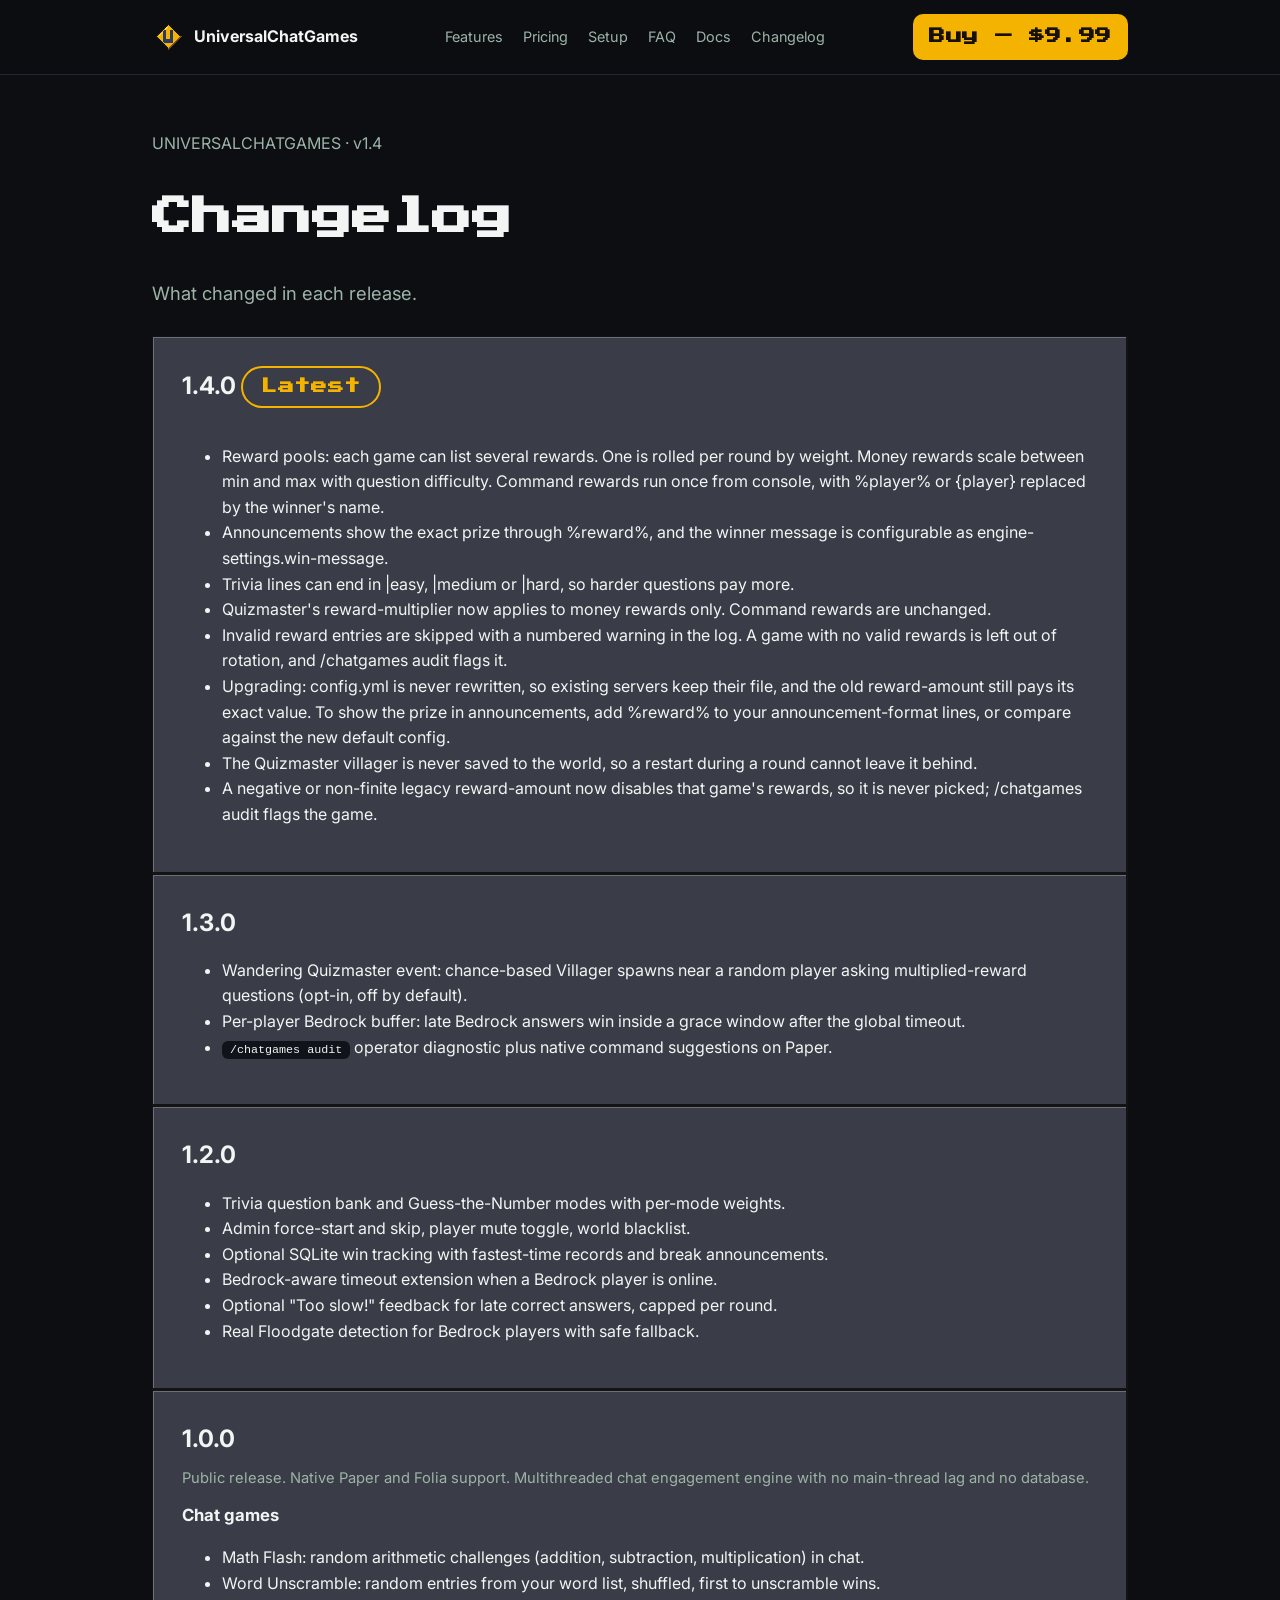
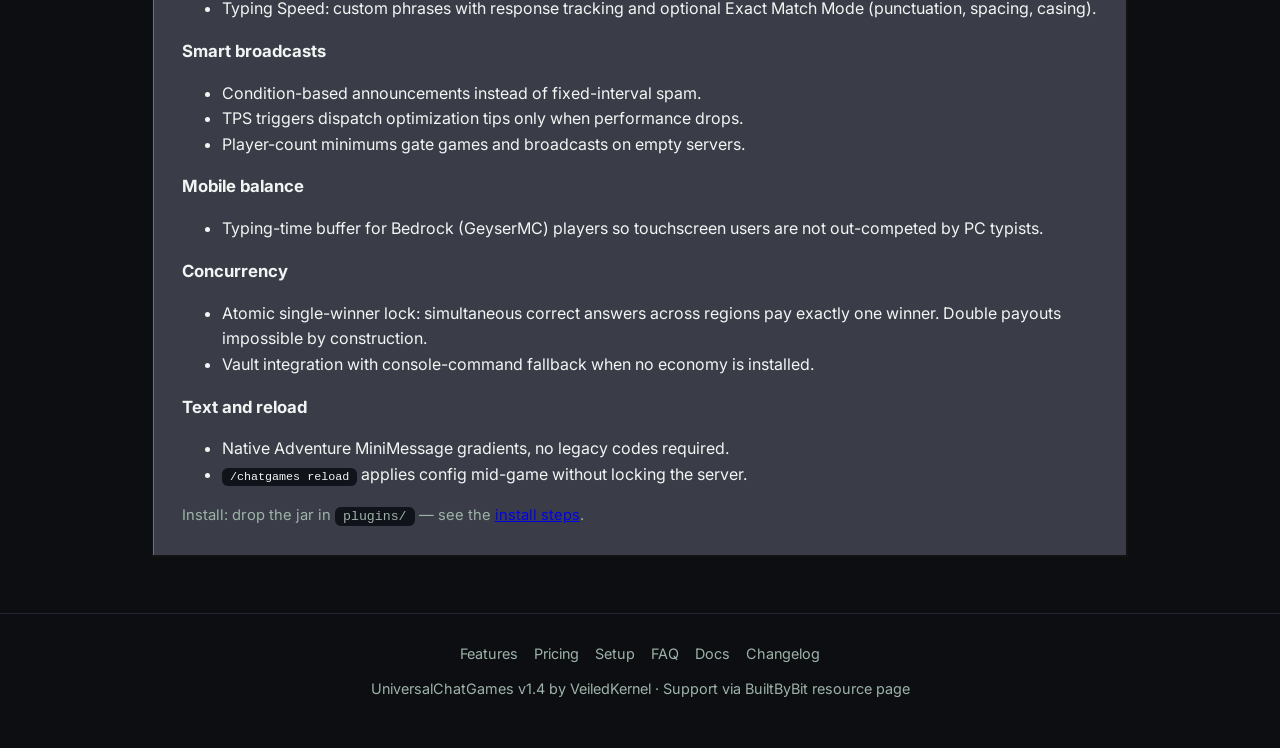
==== changelog.html @ 247993ff "feat: 1.4-accurate docs, changelog page, capture gallery Docs match the 1.4 release, a new changelog" ====
<!DOCTYPE html>
<html lang="en">
<head>
<meta charset="UTF-8">
<meta name="viewport" content="width=device-width, initial-scale=1.0">
<title>Changelog — UniversalChatGames</title>
<meta name="description" content="Release notes for every UniversalChatGames version.">
<link rel="canonical" href="https://universalchatgames.netlify.app/changelog.html">
<meta property="og:type" content="website">
<meta property="og:site_name" content="UniversalChatGames">
<meta property="og:title" content="Changelog — UniversalChatGames">
<meta property="og:description" content="Release notes for every UniversalChatGames version.">
<meta property="og:url" content="https://universalchatgames.netlify.app/changelog.html">
<meta property="og:image" content="https://universalchatgames.netlify.app/assets/og-card.png">
<meta property="og:image:width" content="1200">
<meta property="og:image:height" content="630">
<meta property="og:image:alt" content="UniversalChatGames: Dead chat kills servers. A pixel-art night scene with the Quizmaster.">
<meta name="twitter:card" content="summary_large_image">
<meta name="theme-color" content="#0d0e12">
<link rel="manifest" href="manifest.webmanifest">
<link rel="icon" href="icon-192.png" type="image/png">
<link rel="apple-touch-icon" href="apple-touch-icon.png">
<link rel="preconnect" href="https://fonts.googleapis.com">
<link rel="preconnect" href="https://fonts.gstatic.com" crossorigin>
<link rel="preload" href="font.ttf" as="font" type="font/ttf" crossorigin>
<link href="https://fonts.googleapis.com/css2?family=Inter:wght@400;600;700&display=swap" rel="stylesheet">
<link rel="stylesheet" href="styles.css">
</head>
<body>

<header class="site-header">
  <div class="wrap header-inner">
    <strong class="logo"><img src="assets/logo-mark.png" width="32" height="32" alt="UniversalChatGames logo"><a href="index.html" style="color:inherit;text-decoration:none">UniversalChatGames</a></strong>
    <nav aria-label="Primary">
      <a href="index.html#features">Features</a>
      <a href="index.html#pricing">Pricing</a>
      <a href="index.html#setup">Setup</a>
      <a href="index.html#faq">FAQ</a>
      <a href="docs.html">Docs</a>
      <a href="changelog.html" aria-current="page">Changelog</a>
    </nav>
    <a class="btn btn-primary btn-sm" href="https://builtbybit.com/resources/universalchatgames.127513/">Buy<span class="btn-price"> — $9.99</span></a>
  </div>
</header>

<main class="wrap">
<section class="section">
  <p class="sub">UNIVERSALCHATGAMES · v1.4</p>
  <h1>Changelog</h1>
  <p class="lede">What changed in each release.</p>

  <article class="card">
    <h2>1.4.0 <span class="badge">Latest</span></h2>
    <ul>
      <li>Reward pools: each game can list several rewards. One is rolled per round by weight. Money rewards scale between min and max with question difficulty. Command rewards run once from console, with %player% or {player} replaced by the winner's name.</li>
      <li>Announcements show the exact prize through %reward%, and the winner message is configurable as engine-settings.win-message.</li>
      <li>Trivia lines can end in |easy, |medium or |hard, so harder questions pay more.</li>
      <li>Quizmaster's reward-multiplier now applies to money rewards only. Command rewards are unchanged.</li>
      <li>Invalid reward entries are skipped with a numbered warning in the log. A game with no valid rewards is left out of rotation, and /chatgames audit flags it.</li>
      <li>Upgrading: config.yml is never rewritten, so existing servers keep their file, and the old reward-amount still pays its exact value. To show the prize in announcements, add %reward% to your announcement-format lines, or compare against the new default config.</li>
      <li>The Quizmaster villager is never saved to the world, so a restart during a round cannot leave it behind.</li>
      <li>A negative or non-finite legacy reward-amount now disables that game's rewards, so it is never picked; /chatgames audit flags the game.</li>
    </ul>
  </article>

  <article class="card">
    <h2>1.3.0</h2>
    <ul>
      <li>Wandering Quizmaster event: chance-based Villager spawns near a random player asking multiplied-reward questions (opt-in, off by default).</li>
      <li>Per-player Bedrock buffer: late Bedrock answers win inside a grace window after the global timeout.</li>
      <li><code>/chatgames audit</code> operator diagnostic plus native command suggestions on Paper.</li>
    </ul>
  </article>

  <article class="card">
    <h2>1.2.0</h2>
    <ul>
      <li>Trivia question bank and Guess-the-Number modes with per-mode weights.</li>
      <li>Admin force-start and skip, player mute toggle, world blacklist.</li>
      <li>Optional SQLite win tracking with fastest-time records and break announcements.</li>
      <li>Bedrock-aware timeout extension when a Bedrock player is online.</li>
      <li>Optional "Too slow!" feedback for late correct answers, capped per round.</li>
      <li>Real Floodgate detection for Bedrock players with safe fallback.</li>
    </ul>
  </article>

  <article class="card">
    <h2>1.0.0</h2>
    <p>Public release. Native Paper and Folia support. Multithreaded chat engagement engine with no main-thread lag and no database.</p>
    <h3>Chat games</h3>
    <ul>
      <li>Math Flash: random arithmetic challenges (addition, subtraction, multiplication) in chat.</li>
      <li>Word Unscramble: random entries from your word list, shuffled, first to unscramble wins.</li>
      <li>Typing Speed: custom phrases with response tracking and optional Exact Match Mode (punctuation, spacing, casing).</li>
    </ul>
    <h3>Smart broadcasts</h3>
    <ul>
      <li>Condition-based announcements instead of fixed-interval spam.</li>
      <li>TPS triggers dispatch optimization tips only when performance drops.</li>
      <li>Player-count minimums gate games and broadcasts on empty servers.</li>
    </ul>
    <h3>Mobile balance</h3>
    <ul>
      <li>Typing-time buffer for Bedrock (GeyserMC) players so touchscreen users are not out-competed by PC typists.</li>
    </ul>
    <h3>Concurrency</h3>
    <ul>
      <li>Atomic single-winner lock: simultaneous correct answers across regions pay exactly one winner. Double payouts impossible by construction.</li>
      <li>Vault integration with console-command fallback when no economy is installed.</li>
    </ul>
    <h3>Text and reload</h3>
    <ul>
      <li>Native Adventure MiniMessage gradients, no legacy codes required.</li>
      <li><code>/chatgames reload</code> applies config mid-game without locking the server.</li>
    </ul>
    <p>Install: drop the jar in <code>plugins/</code> — see the <a href="docs.html#install">install steps</a>.</p>
  </article>
</section>
</main>

<footer>
  <div class="wrap">
    <nav class="footer-nav" aria-label="Footer">
      <a href="index.html#features">Features</a>
      <a href="index.html#pricing">Pricing</a>
      <a href="index.html#setup">Setup</a>
      <a href="index.html#faq">FAQ</a>
      <a href="docs.html">Docs</a>
      <a href="changelog.html" aria-current="page">Changelog</a>
    </nav>
    UniversalChatGames v1.4 by VeiledKernel · Support via BuiltByBit resource page
  </div>
</footer>

<script src="app.js" defer></script>
</body>
</html>
---- styles.css ----
/* Drop font.ttf (Minecraft-styled pixel type) next to index.html to activate.
   Until then, Press Start 2P carries the game-store voice. */
@font-face {
  font-family: 'MinecraftFont';
  src: url('font.ttf') format('truetype');
  font-display: swap;
}
:root {
  --bg: #0d0e12;
  --card: #14161f;
  --codebg: #101319;
  --line: #232635;
  --ink: #f2f5f3;
  --mute: #9db3a8;
  --amber: #f5b301;
  --on-amber: #161006;
  --violet: #a855f7;
  --teal: #2dd4bf;
  /* Optional hero artwork: set --hero-bg: url('hero.jpg') to layer a photo
     under the gradient. No remote wallpaper is hotlinked by default. */
  --hero-bg: none;
}
* { box-sizing: border-box; }
html, body { overflow-x: clip; }
.header-inner { flex-wrap: wrap; row-gap: 10px; }
pre { max-width: 100%; }
html { scroll-behavior: smooth; }
@media (prefers-reduced-motion: reduce) {
  html { scroll-behavior: auto; }
  .reveal { opacity: 1 !important; transform: none !important; transition: none !important; }
}
body {
  margin: 0;
  background: var(--bg);
  color: var(--ink);
  font-family: 'Inter', system-ui, sans-serif;
  line-height: 1.6;
}
h1, .badge, .btn-primary {
  font-family: 'MinecraftFont', 'Press Start 2P', monospace;
}
h1 { font-size: 24px; line-height: 1.4; }
@media (min-width: 600px) { h1 { font-size: 32px; } }
@media (min-width: 900px) { h1 { font-size: 40px; } }
.badge, .btn-primary { font-size: 16px; letter-spacing: 0.04em; }
.badge-sm { font-size: 0.6rem; padding: 3px 10px; margin-left: 8px; vertical-align: middle; }
/* Minecraft chat colours for the hero round loop. */
.mc-chat p { margin: 0; }
.mc-white { color: #fff; } .mc-gray { color: #aaa; } .mc-green { color: #5f5; }
.mc-yellow { color: #ff5; } .mc-gold { color: #fa0; } .mc-red { color: #f55; }
a:focus-visible, button:focus-visible, summary:focus-visible {
  outline: 2px solid var(--amber); outline-offset: 3px; border-radius: 4px;
}
.wrap { max-width: 1024px; margin: 0 auto; padding: 0 24px; }

/* Sticky glass header: the single blurred surface (legibility over content). */
.site-header {
  position: sticky; top: 0; z-index: 10;
  background: rgba(13, 14, 18, 0.82);
  backdrop-filter: blur(12px);
  border-bottom: 1px solid var(--line);
}
.header-inner { display: flex; align-items: center; justify-content: space-between; padding-top: 14px; padding-bottom: 14px; }
.logo { font-size: 1rem; }
.site-header nav { display: flex; gap: 20px; font-size: 0.9rem; }
.site-header nav a { color: var(--mute); text-decoration: none; }
.site-header nav a:hover { color: #fff; }

/* Buttons: amber fills act, ghost outlines defer. One primary CTA per viewport. */
.btn { display: inline-block; padding: 14px 30px; border-radius: 10px; font-weight: 700; text-decoration: none; }
.btn-sm { padding: 10px 16px; }
@media (max-width: 600px) {
  .site-header nav { display: none; }
  .header-inner { gap: 10px; }
  .logo { font-size: 0.7rem; min-width: 0; overflow: hidden; text-overflow: ellipsis; white-space: nowrap; }
  .logo img { width: 24px; height: 24px; }
  .site-header .btn-sm { padding: 10px 12px; }
  .btn-price { display: none; }
}
.footer-nav { display: flex; gap: 16px; justify-content: center; flex-wrap: wrap; margin-bottom: 12px; }
.footer-nav a { color: var(--mute); text-decoration: none; }
.btn-block { display: block; text-align: center; }
.btn-primary { background: var(--amber); color: var(--on-amber); }
.btn-primary:hover { filter: brightness(1.08); }
.btn-ghost { border: 2px solid var(--line); color: var(--ink); }

/* Hero: CSS-composed backdrop (gradient over optional artwork) so text
   legibility never depends on a photo. */
.hero {
  position: relative;
  overflow: hidden;
  background:
    linear-gradient(to bottom, rgba(13, 14, 18, 0.6), var(--bg)),
    var(--hero-bg);
  background-size: cover;
  background-position: center;
}
.hero-inner { position: relative; z-index: 1; padding-block: 88px 64px; max-width: 640px; }
/* Hero stage: band mode below 1100px (text first, scene block below, rows 140-270 at 2x, anchored right). */
.hero-stage { position: relative; height: 260px; overflow: hidden;
  -webkit-mask-image: linear-gradient(to bottom, transparent 0, black 25%);
  mask-image: linear-gradient(to bottom, transparent 0, black 25%);
}
.hero-stage img { position: absolute; image-rendering: pixelated; }
.hero-stage .layer { width: 960px; height: 540px; right: 0; top: -280px; }
.hero-stage .mascot { left: auto; right: 172px; top: 44px; width: 64px; height: 96px; }
.hero-stage .plate { left: auto; right: 180px; top: 18px; width: 48px; height: 24px; }
/* Overlay mode: stage behind the hero, anchored bottom-right, whole-number scale. */
@media (min-width: 1100px) and (max-width: 1199px) {
  .hero h1 { font-size: 32px; }
}
@media (min-width: 1100px) {
  .hero-stage { position: absolute; right: 0; bottom: 0; width: 960px; height: 540px; overflow: visible;
    -webkit-mask-image: linear-gradient(to right, transparent 0, black 30%), linear-gradient(to bottom, transparent 0, black 25%);
    -webkit-mask-composite: source-in;
    mask-image: linear-gradient(to right, transparent 0, black 30%), linear-gradient(to bottom, transparent 0, black 25%);
    mask-composite: intersect;
  }
  .hero-stage .layer { width: 100%; height: 100%; right: auto; top: auto; left: 0; }
  .hero-stage .mascot { left: 75.42%; top: 60%; width: 6.67%; height: 17.78%; right: auto; }
  .hero-stage .plate { left: 76.25%; top: 55.19%; width: 5%; height: 4.44%; right: auto; }
  .hero-inner {
    margin-left: max(24px, calc((100% - 1024px) / 2 + 24px));
    margin-right: auto;
    max-width: calc(100% - 432px - 24px - max(24px, (100% - 1024px) / 2 + 24px));
  }
}
@media (min-width: 1600px) {
  .hero-stage { width: 1440px; height: 810px; }
  .hero-inner { max-width: calc(100% - 648px - 24px - max(24px, (100% - 1024px) / 2 + 24px)); }
}
.hero-stage .sky { opacity: 0; animation: skyCycle 1s steps(1) infinite; }
.hero-stage .sky.s1 { opacity: 1; }
.hero-stage .sky.s2 { animation-delay: -0.75s; }
.hero-stage .sky.s3 { animation-delay: -0.5s; }
.hero-stage .sky.s4 { animation-delay: -0.25s; }
@keyframes skyCycle { 0% { opacity: 1; } 25% { opacity: 0; } 100% { opacity: 0; } }
.hero-stage .torch { opacity: 0; animation: skyCycle 1s steps(1) infinite; }
.hero-stage .torch.t1 { opacity: 1; }
.hero-stage .torch.t2 { animation-delay: -0.75s; }
.hero-stage .torch.t3 { animation-delay: -0.5s; }
.hero-stage .torch.t4 { animation-delay: -0.25s; }
.hero-stage .mascot.f1 { animation: idleA 1.35s steps(1) infinite; }
.hero-stage .mascot.f2 { opacity: 0; animation: idleB 1.35s steps(1) infinite; }
@keyframes idleA { 0%, 88.88% { opacity: 1; } 88.89%, 100% { opacity: 0; } }
@keyframes idleB { 0%, 88.8% { opacity: 0; } 88.9%, 100% { opacity: 1; } }
/* Hero chat loop: real round lines in a panel-chat frame. */
.chat-loop {
  border: 16px solid transparent;
  border-image: url('assets/panel-chat.png') 8 fill;
  font-family: 'MinecraftFont', 'Press Start 2P', monospace;
  font-size: 0.72rem; line-height: 2;
  max-width: 640px; margin-top: 20px;
  display: grid;
}
.chat-loop p { margin: 0; }
.chat-round { grid-area: 1 / 1; }
.chat-round[aria-hidden="true"] { visibility: hidden; }
.badge {
  display: inline-block; border: 2px solid var(--amber); color: var(--amber);
  border-radius: 999px; padding: 6px 18px; margin-bottom: 20px;
}
.lede { color: var(--mute); font-size: 1.15rem; margin: 18px 0 28px; }
.hero-cta { display: flex; gap: 16px; flex-wrap: wrap; }
.hero-proof { color: var(--mute); font-size: 0.9rem; margin-top: 18px; }

/* Sections: generous rhythm, no dividers. */
.section { padding-block: 56px; }
.section h2 { font-size: 1.5rem; margin: 0 0 8px; }
.sub { color: var(--mute); margin: 0 0 28px; max-width: 640px; }

/* Feature grid: 3 columns collapsing to 1. Cards share one shape; only the
   top accent varies by mode identity. */
.feature-grid { display: grid; grid-template-columns: repeat(3, 1fr); gap: 16px; }
@media (max-width: 800px) { .feature-grid { grid-template-columns: 1fr; } }
.card {
  background: var(--card);
  border: 8px solid transparent;
  border-image: url('assets/panel-stone.png') 8 fill;
  padding: 22px;
  transition: box-shadow 0.2s ease;
}
.card:hover {
  box-shadow: 0 0 24px rgba(245, 179, 1, 0.15);
}
.card h3 { margin: 12px 0 8px; font-size: 1.05rem; }
.card p { color: var(--mute); font-size: 0.92rem; margin: 0; }
.icon { width: 48px; height: 48px; }
.quizmaster-card { grid-column: 1 / -1; outline: 2px solid var(--violet); display: flex; gap: 18px; align-items: center; }
.quiz-mascot { width: 96px; height: 144px; image-rendering: pixelated; flex-shrink: 0; }
/* Captures: real rounds in panel-chat frames. */
.capture-grid { display: grid; grid-template-columns: 1fr; gap: 16px; margin-bottom: 16px; justify-items: center; }
.chat-frame {
  border: 8px solid transparent;
  border-image: url('assets/panel-chat.png') 8 fill;
}
/* Capture gallery: stacked images without JS; carousel once JS adds .is-gallery. */
.gal-main { display: flex; align-items: center; gap: 12px; }
.gal-frame { flex: 1 1 auto; min-width: 0; }
.gal-frame .gal-slide { margin-bottom: 16px; }
.gal-btn { min-width: 44px; min-height: 44px; flex-shrink: 0; }
.gal-caption, .gal-count { text-align: center; }
.gal-caption { font-weight: 700; margin: 12px 0 0; }
.gal-count { color: var(--mute); margin: 4px 0 0; }
.gallery.is-gallery .gal-frame { position: relative; aspect-ratio: 16 / 9; overflow: hidden; touch-action: pan-y; }
.gallery.is-gallery .gal-slide { position: absolute; inset: 0; margin: auto; width: auto; height: auto; max-width: 100%; max-height: 100%; opacity: 0; transition: opacity 150ms; }
.gallery.is-gallery .gal-slide.is-on { opacity: 1; z-index: 1; }
@media (prefers-reduced-motion: reduce) {
  .gallery.is-gallery .gal-slide { transition: none; }
}
.capture { display: block; width: auto; max-width: 100%; height: auto; image-rendering: pixelated; }
.capture-large { margin-bottom: 16px; }

/* Checkout: one centered tier, the page's conversion focal point. */
.pricing-wrap { display: flex; gap: 32px; align-items: center; justify-content: center; }
.pricing-mascot { width: 128px; height: 192px; image-rendering: pixelated; flex-shrink: 0; }
@media (max-width: 759px) { .pricing-mascot { display: none; } }
.checkout-card {
  max-width: 420px; text-align: center;
  background: var(--card);
  border: 8px solid transparent;
  border-image: url('assets/panel-stone.png') 8 fill;
  padding: 36px 32px;
}
.price { font-size: 3rem; font-weight: 700; margin: 16px 0; }
.price .currency { font-size: 1.5rem; vertical-align: top; }
.checkout-list { list-style: none; padding: 0; margin: 0 0 24px; color: var(--mute); font-size: 0.95rem; }
.checkout-list li { margin-bottom: 8px; }
.checkout-note { color: var(--mute); font-size: 0.8rem; margin-top: 14px; }

/* Steps, code, FAQ. */
.steps { padding-left: 22px; max-width: 640px; }
.reward-list { list-style: none; padding-left: 0; max-width: 640px; }
.reward-list li { display: flex; gap: 12px; align-items: flex-start; margin-bottom: 14px; }
.reward-list .chip { width: 24px; height: 24px; image-rendering: pixelated; flex-shrink: 0; }
.reward-list li:last-child { padding-left: 36px; }
.steps li { margin-bottom: 14px; }
.steps li::marker { color: var(--amber); font-weight: 700; }
code { background: var(--codebg); padding: 2px 8px; border-radius: 6px; font-size: 0.9em; }
details {
  background: var(--card);
  border: 8px solid transparent;
  border-image: url('assets/panel-stone.png') 8 fill;
  padding: 14px 18px; margin-bottom: 10px;
}
summary { font-weight: 700; cursor: pointer; }
details p { color: var(--mute); margin: 8px 0 0; font-size: 0.95rem; }

footer { border-top: 1px solid var(--line); padding: 28px 0 48px; color: var(--mute); font-size: 0.9rem; text-align: center; }

/* Pixel assets: native grid only, integer display, never smoothed. */
.icon, .logo img, .divider { image-rendering: pixelated; }
.logo { display: inline-flex; align-items: center; gap: 10px; }
/* Tiling section dividers, 2x. */
.divider { height: 32px; background-repeat: repeat-x; background-size: 32px 32px; image-rendering: pixelated; }
.divider-grass { background-image: url('assets/divider-grass.png'); }
.divider-stone { background-image: url('assets/divider-stone.png'); }
.divider-dirt { background-image: url('assets/divider-dirt.png'); }
/* 9-patch frames on large primary buttons; nav keeps the flat fill. */
.btn-primary:not(.btn-sm) {
  border: 8px solid transparent;
  border-image: url('assets/btn-normal.png') 8 fill;
  border-radius: 0;
  filter: none;
}
.btn-primary:not(.btn-sm):hover {
  border-image-source: url('assets/btn-hover.png');
}
.btn-primary:not(.btn-sm):active {
  border-image-source: url('assets/btn-pressed.png');
}
h3 img { vertical-align: middle; }
.reveal { opacity: 0; transform: translateY(14px); transition: opacity 0.5s ease, transform 0.5s ease; }
.reveal.visible { opacity: 1; transform: none; }

/* Reward rarity tiers (Minecraft language): green <500, gold 500-999, purple 1000+. */
.rar-common { color: #5f5; }
.rar-rare { color: #fa0; }
.rar-epic { color: #a855f7; }
.launch-tier { color: #fa0; font-size: 0.8rem; font-weight: 700; }

/* Icon lit variants: same silhouette, one step lighter, on card hover. */
.card:hover .icon[src="assets/icon-math.png"] { content: url('assets/icon-math-lit.png'); }
.card:hover .icon[src="assets/icon-unscramble.png"] { content: url('assets/icon-unscramble-lit.png'); }
.card:hover .icon[src="assets/icon-typing.png"] { content: url('assets/icon-typing-lit.png'); }
.card:hover .icon[src="assets/icon-trivia.png"] { content: url('assets/icon-trivia-lit.png'); }
.card:hover .icon[src="assets/icon-guess.png"] { content: url('assets/icon-guess-lit.png'); }
.card:hover .icon[src="assets/icon-broadcast.png"] { content: url('assets/icon-broadcast-lit.png'); }

@media (prefers-reduced-motion: reduce) {
  .hero { animation: none; }
  .hero-stage .sky, .hero-stage .torch, .hero-stage .mascot.f1, .hero-stage .mascot.f2 { animation: none; }
  .hero-stage .alt { display: none; }
}
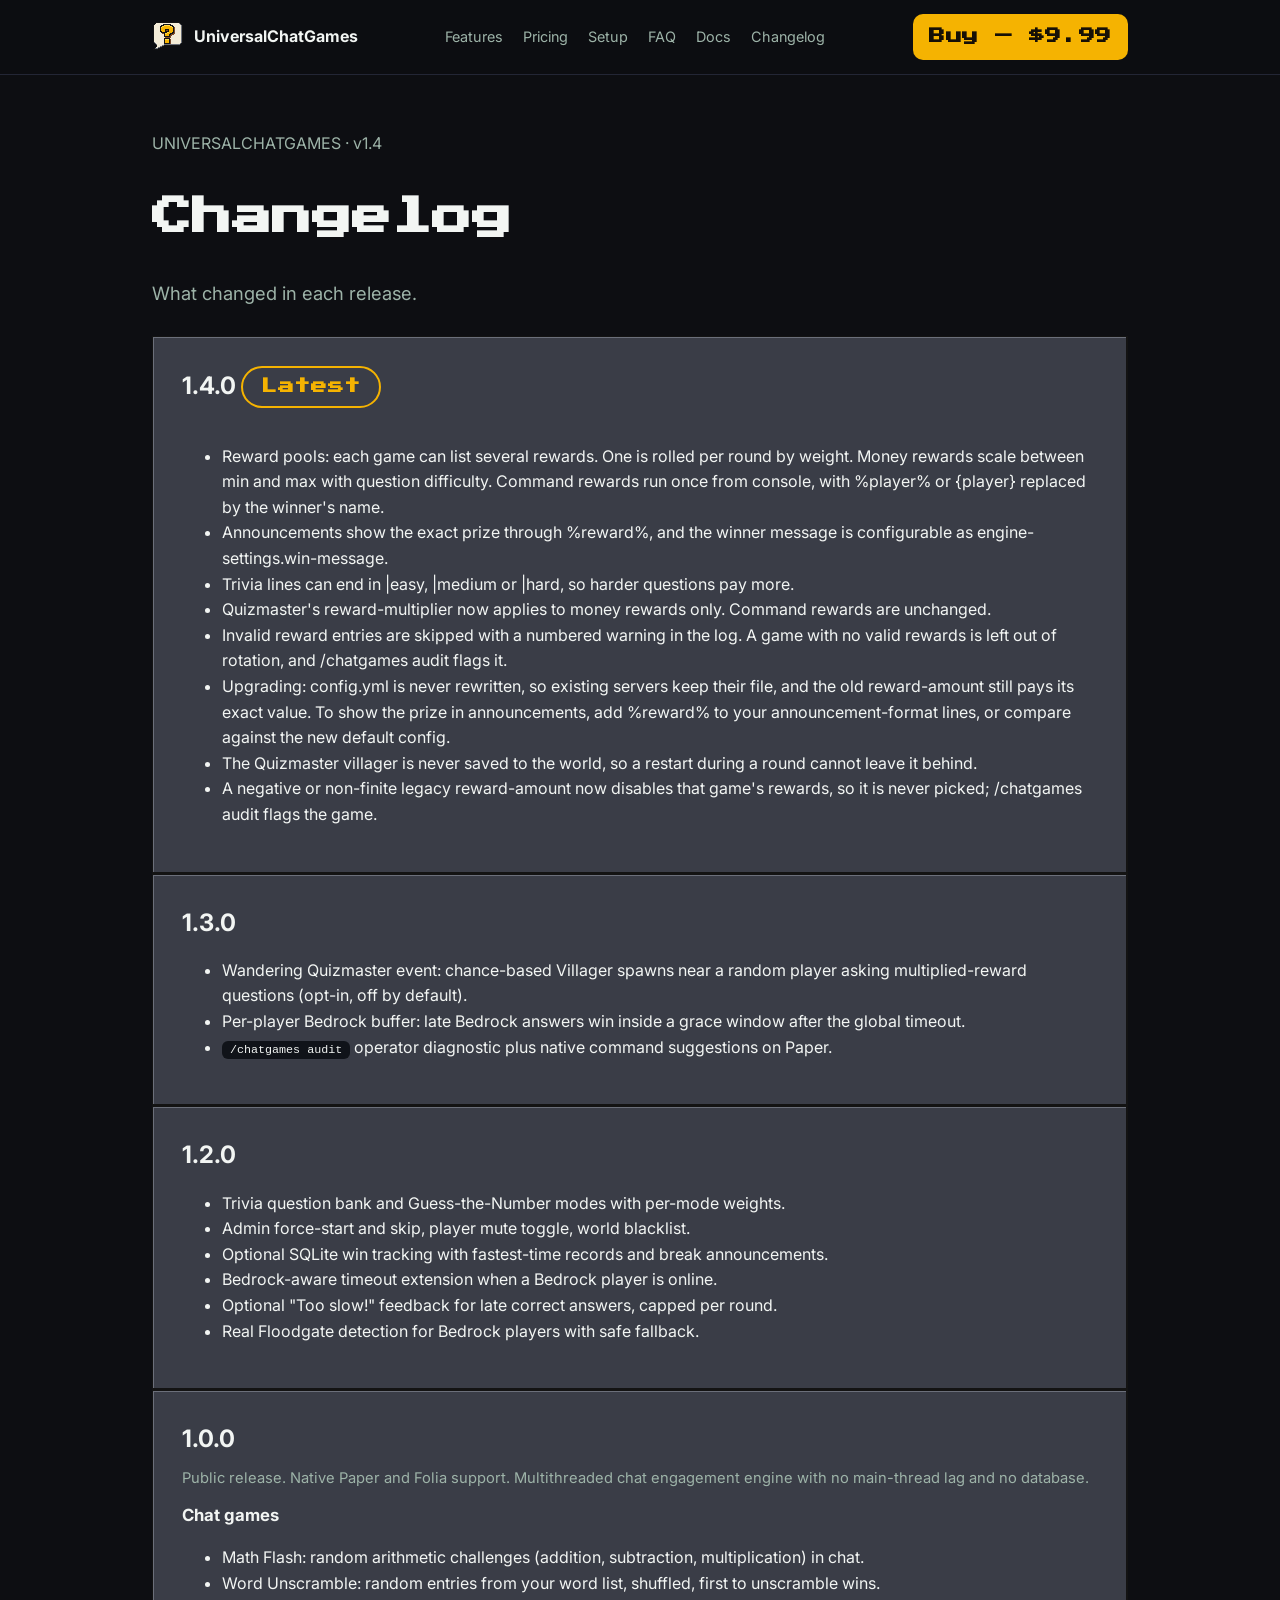
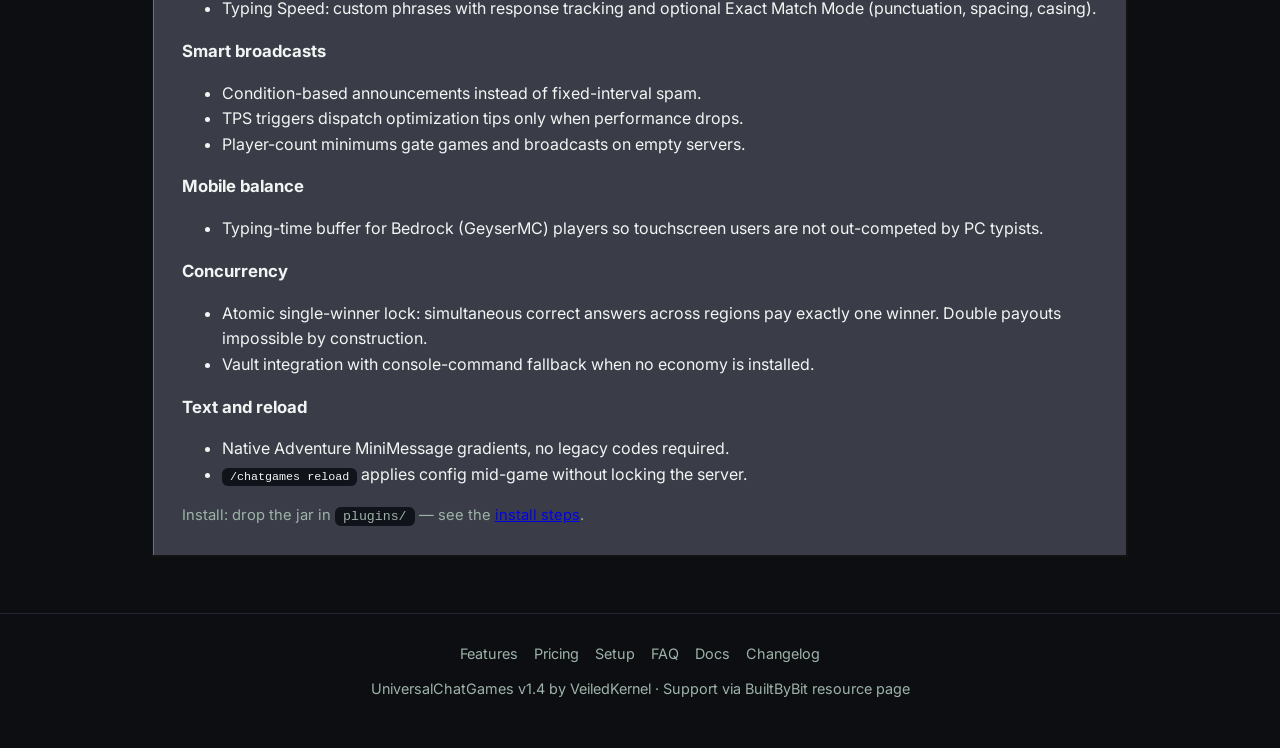
==== commit fb196b0a: "feat: new chat-bubble logo, favicons and app icons Co-Authored-By: Claude Opus 5.5 <noreply@anthropi" ====
--- a/changelog.html
+++ b/changelog.html
@@ -18,6 +18,8 @@
 <meta name="twitter:card" content="summary_large_image">
 <meta name="theme-color" content="#0d0e12">
 <link rel="manifest" href="manifest.webmanifest">
+<link rel="icon" href="favicon-32.png" sizes="32x32" type="image/png">
+<link rel="icon" href="favicon-16.png" sizes="16x16" type="image/png">
 <link rel="icon" href="icon-192.png" type="image/png">
 <link rel="apple-touch-icon" href="apple-touch-icon.png">
 <link rel="preconnect" href="https://fonts.googleapis.com">
--- a/styles.css
+++ b/styles.css
@@ -22,12 +22,10 @@
 }
 * { box-sizing: border-box; }
 html, body { overflow-x: clip; }
-.header-inner { flex-wrap: wrap; row-gap: 10px; }
 pre { max-width: 100%; }
 html { scroll-behavior: smooth; }
 @media (prefers-reduced-motion: reduce) {
   html { scroll-behavior: auto; }
-  .reveal { opacity: 1 !important; transform: none !important; transition: none !important; }
 }
 body {
   margin: 0;
@@ -60,8 +58,8 @@
   backdrop-filter: blur(12px);
   border-bottom: 1px solid var(--line);
 }
-.header-inner { display: flex; align-items: center; justify-content: space-between; padding-top: 14px; padding-bottom: 14px; }
-.logo { font-size: 1rem; }
+.header-inner { display: flex; flex-wrap: wrap; row-gap: 10px; align-items: center; justify-content: space-between; padding-top: 14px; padding-bottom: 14px; }
+.logo { display: inline-flex; align-items: center; gap: 10px; font-size: 1rem; }
 .site-header nav { display: flex; gap: 20px; font-size: 0.9rem; }
 .site-header nav a { color: var(--mute); text-decoration: none; }
 .site-header nav a:hover { color: #fff; }
@@ -243,14 +241,20 @@
   border-image: url('assets/panel-stone.png') 8 fill;
   padding: 14px 18px; margin-bottom: 10px;
 }
-summary { font-weight: 700; cursor: pointer; }
+summary { font-weight: 700; cursor: pointer; display: flex; align-items: center; justify-content: space-between; gap: 16px; list-style: none; overflow-wrap: anywhere; }
+summary::-webkit-details-marker { display: none; }
+/* Pixel toggle: plus when closed, minus when open, 32px at 1x. */
+summary::after {
+  content: ""; flex: 0 0 32px; width: 32px; height: 32px;
+  background: url('assets/ui-plus.png') no-repeat; image-rendering: pixelated;
+}
+details[open] > summary::after { background-image: url('assets/ui-minus.png'); }
 details p { color: var(--mute); margin: 8px 0 0; font-size: 0.95rem; }
 
 footer { border-top: 1px solid var(--line); padding: 28px 0 48px; color: var(--mute); font-size: 0.9rem; text-align: center; }
 
 /* Pixel assets: native grid only, integer display, never smoothed. */
 .icon, .logo img, .divider { image-rendering: pixelated; }
-.logo { display: inline-flex; align-items: center; gap: 10px; }
 /* Tiling section dividers, 2x. */
 .divider { height: 32px; background-repeat: repeat-x; background-size: 32px 32px; image-rendering: pixelated; }
 .divider-grass { background-image: url('assets/divider-grass.png'); }
@@ -291,4 +295,5 @@
   .hero { animation: none; }
   .hero-stage .sky, .hero-stage .torch, .hero-stage .mascot.f1, .hero-stage .mascot.f2 { animation: none; }
   .hero-stage .alt { display: none; }
-}
+  .reveal { opacity: 1; transform: none; transition: none; }
+}
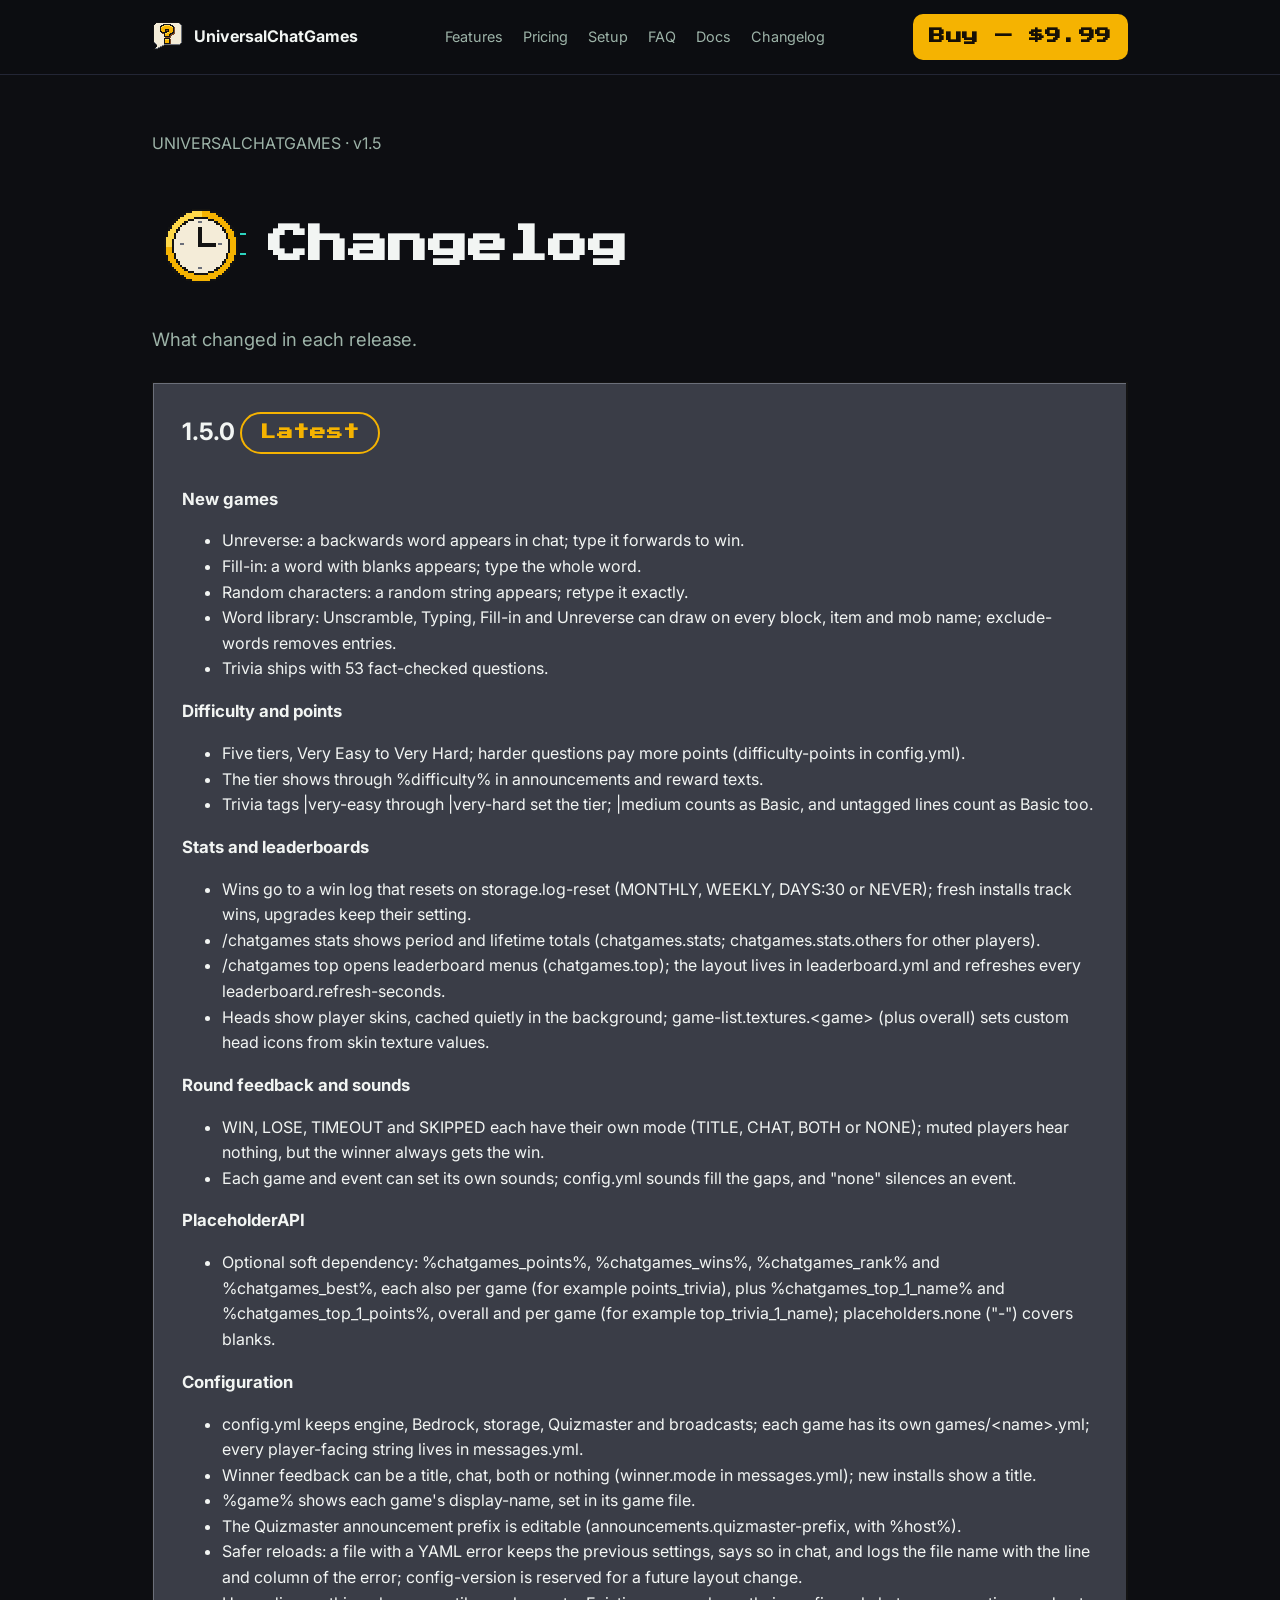
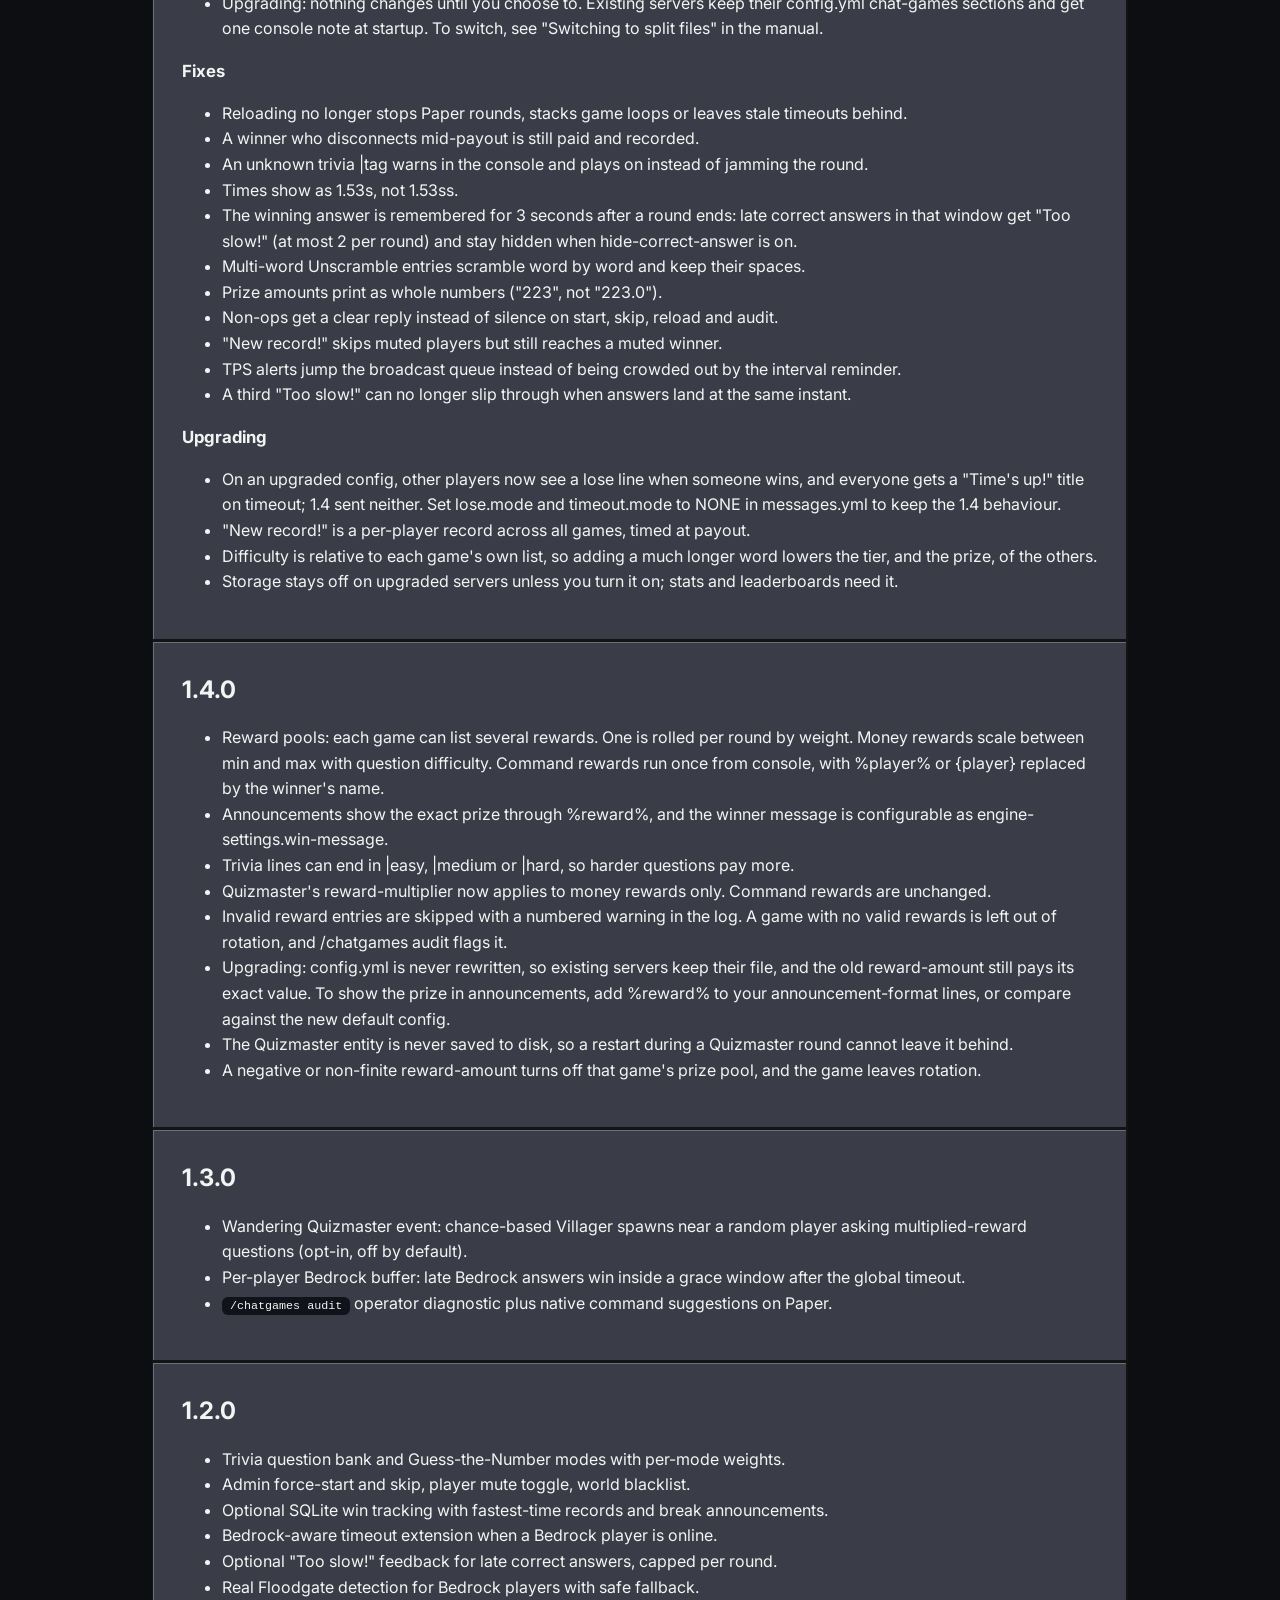
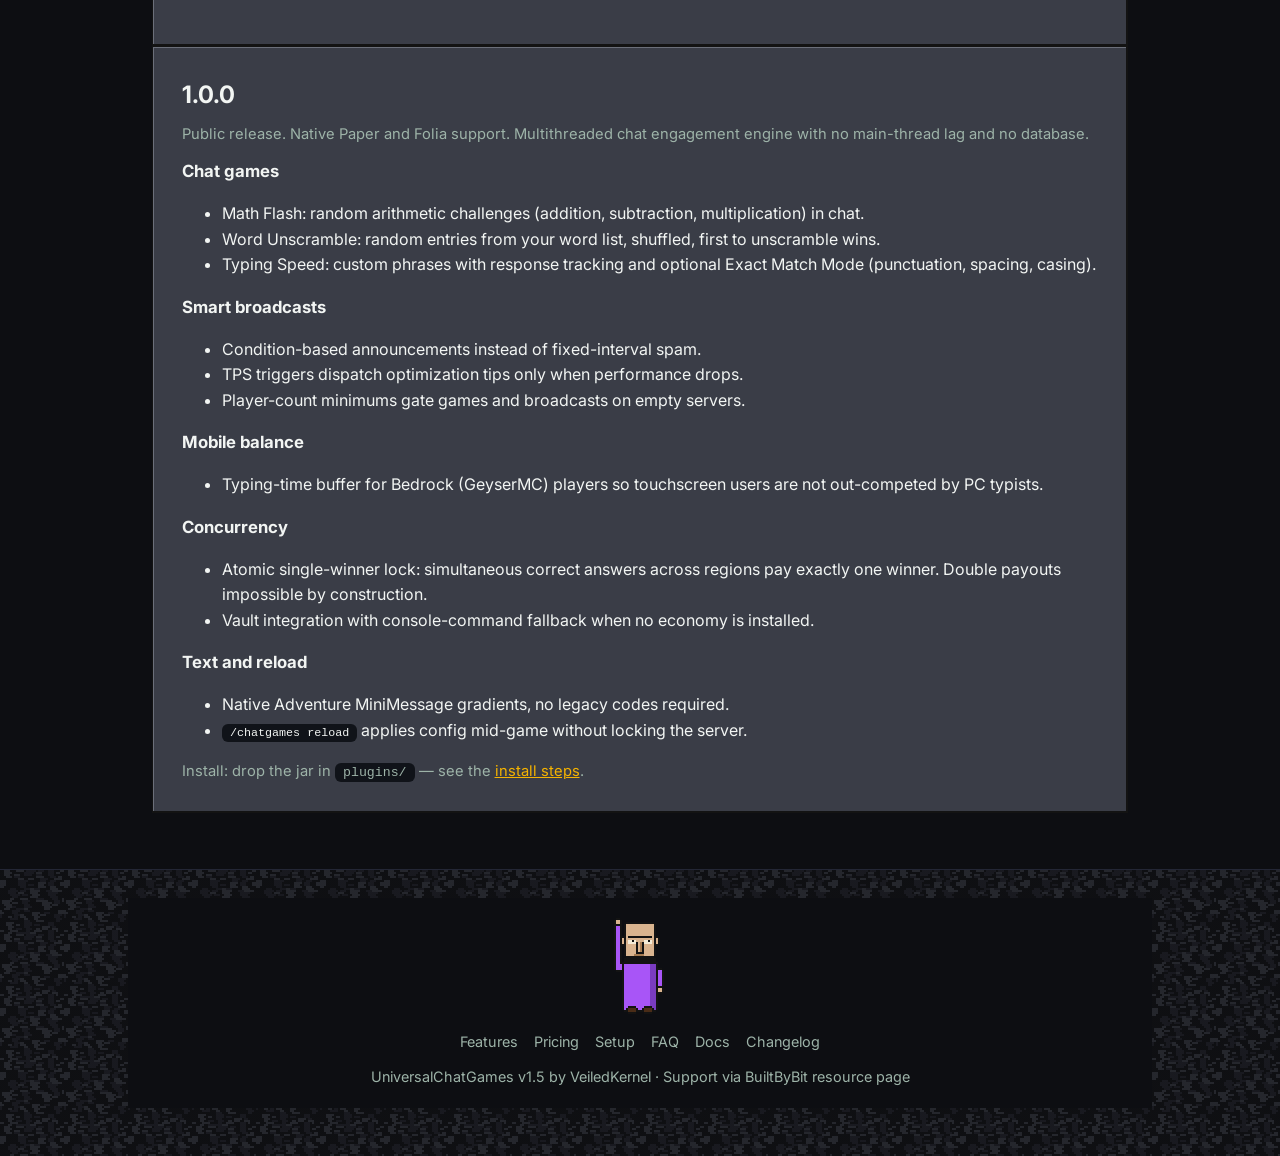
==== commit 64703d46: "feat: 1.5 site with the dig-down art pass Layered dirt/stone/deep backgrounds, 64px game icons for a" ====
--- a/changelog.html
+++ b/changelog.html
@@ -47,12 +47,76 @@
 
 <main class="wrap">
 <section class="section">
-  <p class="sub">UNIVERSALCHATGAMES · v1.4</p>
-  <h1>Changelog</h1>
+  <p class="sub">UNIVERSALCHATGAMES · v1.5</p>
+  <div class="page-head"><img class="page-pic" src="assets/art-clock.png" width="96" height="96" alt="" aria-hidden="true"><h1>Changelog</h1></div>
   <p class="lede">What changed in each release.</p>
 
   <article class="card">
-    <h2>1.4.0 <span class="badge">Latest</span></h2>
+    <h2>1.5.0 <span class="badge">Latest</span></h2>
+    <h3>New games</h3>
+    <ul>
+      <li>Unreverse: a backwards word appears in chat; type it forwards to win.</li>
+      <li>Fill-in: a word with blanks appears; type the whole word.</li>
+      <li>Random characters: a random string appears; retype it exactly.</li>
+      <li>Word library: Unscramble, Typing, Fill-in and Unreverse can draw on every block, item and mob name; exclude-words removes entries.</li>
+      <li>Trivia ships with 53 fact-checked questions.</li>
+    </ul>
+    <h3>Difficulty and points</h3>
+    <ul>
+      <li>Five tiers, Very Easy to Very Hard; harder questions pay more points (difficulty-points in config.yml).</li>
+      <li>The tier shows through %difficulty% in announcements and reward texts.</li>
+      <li>Trivia tags |very-easy through |very-hard set the tier; |medium counts as Basic, and untagged lines count as Basic too.</li>
+    </ul>
+    <h3>Stats and leaderboards</h3>
+    <ul>
+      <li>Wins go to a win log that resets on storage.log-reset (MONTHLY, WEEKLY, DAYS:30 or NEVER); fresh installs track wins, upgrades keep their setting.</li>
+      <li>/chatgames stats shows period and lifetime totals (chatgames.stats; chatgames.stats.others for other players).</li>
+      <li>/chatgames top opens leaderboard menus (chatgames.top); the layout lives in leaderboard.yml and refreshes every leaderboard.refresh-seconds.</li>
+      <li>Heads show player skins, cached quietly in the background; game-list.textures.&lt;game&gt; (plus overall) sets custom head icons from skin texture values.</li>
+    </ul>
+    <h3>Round feedback and sounds</h3>
+    <ul>
+      <li>WIN, LOSE, TIMEOUT and SKIPPED each have their own mode (TITLE, CHAT, BOTH or NONE); muted players hear nothing, but the winner always gets the win.</li>
+      <li>Each game and event can set its own sounds; config.yml sounds fill the gaps, and "none" silences an event.</li>
+    </ul>
+    <h3>PlaceholderAPI</h3>
+    <ul>
+      <li>Optional soft dependency: %chatgames_points%, %chatgames_wins%, %chatgames_rank% and %chatgames_best%, each also per game (for example points_trivia), plus %chatgames_top_1_name% and %chatgames_top_1_points%, overall and per game (for example top_trivia_1_name); placeholders.none ("-") covers blanks.</li>
+    </ul>
+    <h3>Configuration</h3>
+    <ul>
+      <li>config.yml keeps engine, Bedrock, storage, Quizmaster and broadcasts; each game has its own games/&lt;name&gt;.yml; every player-facing string lives in messages.yml.</li>
+      <li>Winner feedback can be a title, chat, both or nothing (winner.mode in messages.yml); new installs show a title.</li>
+      <li>%game% shows each game's display-name, set in its game file.</li>
+      <li>The Quizmaster announcement prefix is editable (announcements.quizmaster-prefix, with %host%).</li>
+      <li>Safer reloads: a file with a YAML error keeps the previous settings, says so in chat, and logs the file name with the line and column of the error; config-version is reserved for a future layout change.</li>
+      <li>Upgrading: nothing changes until you choose to. Existing servers keep their config.yml chat-games sections and get one console note at startup. To switch, see "Switching to split files" in the manual.</li>
+    </ul>
+    <h3>Fixes</h3>
+    <ul>
+      <li>Reloading no longer stops Paper rounds, stacks game loops or leaves stale timeouts behind.</li>
+      <li>A winner who disconnects mid-payout is still paid and recorded.</li>
+      <li>An unknown trivia |tag warns in the console and plays on instead of jamming the round.</li>
+      <li>Times show as 1.53s, not 1.53ss.</li>
+      <li>The winning answer is remembered for 3 seconds after a round ends: late correct answers in that window get "Too slow!" (at most 2 per round) and stay hidden when hide-correct-answer is on.</li>
+      <li>Multi-word Unscramble entries scramble word by word and keep their spaces.</li>
+      <li>Prize amounts print as whole numbers ("223", not "223.0").</li>
+      <li>Non-ops get a clear reply instead of silence on start, skip, reload and audit.</li>
+      <li>"New record!" skips muted players but still reaches a muted winner.</li>
+      <li>TPS alerts jump the broadcast queue instead of being crowded out by the interval reminder.</li>
+      <li>A third "Too slow!" can no longer slip through when answers land at the same instant.</li>
+    </ul>
+    <h3>Upgrading</h3>
+    <ul>
+      <li>On an upgraded config, other players now see a lose line when someone wins, and everyone gets a "Time's up!" title on timeout; 1.4 sent neither. Set lose.mode and timeout.mode to NONE in messages.yml to keep the 1.4 behaviour.</li>
+      <li>"New record!" is a per-player record across all games, timed at payout.</li>
+      <li>Difficulty is relative to each game's own list, so adding a much longer word lowers the tier, and the prize, of the others.</li>
+      <li>Storage stays off on upgraded servers unless you turn it on; stats and leaderboards need it.</li>
+    </ul>
+  </article>
+
+  <article class="card">
+    <h2>1.4.0</h2>
     <ul>
       <li>Reward pools: each game can list several rewards. One is rolled per round by weight. Money rewards scale between min and max with question difficulty. Command rewards run once from console, with %player% or {player} replaced by the winner's name.</li>
       <li>Announcements show the exact prize through %reward%, and the winner message is configurable as engine-settings.win-message.</li>
@@ -60,8 +124,8 @@
       <li>Quizmaster's reward-multiplier now applies to money rewards only. Command rewards are unchanged.</li>
       <li>Invalid reward entries are skipped with a numbered warning in the log. A game with no valid rewards is left out of rotation, and /chatgames audit flags it.</li>
       <li>Upgrading: config.yml is never rewritten, so existing servers keep their file, and the old reward-amount still pays its exact value. To show the prize in announcements, add %reward% to your announcement-format lines, or compare against the new default config.</li>
-      <li>The Quizmaster villager is never saved to the world, so a restart during a round cannot leave it behind.</li>
-      <li>A negative or non-finite legacy reward-amount now disables that game's rewards, so it is never picked; /chatgames audit flags the game.</li>
+      <li>The Quizmaster entity is never saved to disk, so a restart during a Quizmaster round cannot leave it behind.</li>
+      <li>A negative or non-finite reward-amount turns off that game's prize pool, and the game leaves rotation.</li>
     </ul>
   </article>
 
@@ -122,6 +186,7 @@
 
 <footer>
   <div class="wrap">
+    <div class="footer-mascot" aria-hidden="true"><img class="wave f1" src="assets/mascot-full-wave-f1.png" width="64" height="96" alt="" aria-hidden="true"><img class="wave f2" src="assets/mascot-full-wave-f2.png" width="64" height="96" alt="" aria-hidden="true"></div>
     <nav class="footer-nav" aria-label="Footer">
       <a href="index.html#features">Features</a>
       <a href="index.html#pricing">Pricing</a>
@@ -130,7 +195,7 @@
       <a href="docs.html">Docs</a>
       <a href="changelog.html" aria-current="page">Changelog</a>
     </nav>
-    UniversalChatGames v1.4 by VeiledKernel · Support via BuiltByBit resource page
+    UniversalChatGames v1.5 by VeiledKernel · Support via BuiltByBit resource page
   </div>
 </footer>
 
--- a/styles.css
+++ b/styles.css
@@ -77,6 +77,11 @@
 }
 .footer-nav { display: flex; gap: 16px; justify-content: center; flex-wrap: wrap; margin-bottom: 12px; }
 .footer-nav a { color: var(--mute); text-decoration: none; }
+/* Content text links: amber and underlined; hover/focus brightens. Header nav,
+   footer nav, logo and .btn buttons keep their own styles (all outside main). */
+main a:not(.btn) { color: var(--amber); text-decoration: underline; }
+main a:not(.btn):visited { color: var(--amber); }
+main a:not(.btn):hover, main a:not(.btn):focus-visible { color: #ffd94a; }
 .btn-block { display: block; text-align: center; }
 .btn-primary { background: var(--amber); color: var(--on-amber); }
 .btn-primary:hover { filter: brightness(1.08); }
@@ -183,7 +188,7 @@
 }
 .card h3 { margin: 12px 0 8px; font-size: 1.05rem; }
 .card p { color: var(--mute); font-size: 0.92rem; margin: 0; }
-.icon { width: 48px; height: 48px; }
+.icon { width: 64px; height: 64px; }
 .quizmaster-card { grid-column: 1 / -1; outline: 2px solid var(--violet); display: flex; gap: 18px; align-items: center; }
 .quiz-mascot { width: 96px; height: 144px; image-rendering: pixelated; flex-shrink: 0; }
 /* Captures: real rounds in panel-chat frames. */
@@ -212,7 +217,6 @@
 /* Checkout: one centered tier, the page's conversion focal point. */
 .pricing-wrap { display: flex; gap: 32px; align-items: center; justify-content: center; }
 .pricing-mascot { width: 128px; height: 192px; image-rendering: pixelated; flex-shrink: 0; }
-@media (max-width: 759px) { .pricing-mascot { display: none; } }
 .checkout-card {
   max-width: 420px; text-align: center;
   background: var(--card);
@@ -227,13 +231,54 @@
 .checkout-note { color: var(--mute); font-size: 0.8rem; margin-top: 14px; }
 
 /* Steps, code, FAQ. */
-.steps { padding-left: 22px; max-width: 640px; }
+.steps { display: grid; grid-template-columns: 1fr; gap: 16px; list-style: none; padding-left: 0; counter-reset: step; }
+@media (min-width: 760px) { .steps { grid-template-columns: repeat(3, 1fr); } }
+.steps li {
+  position: relative;
+  counter-increment: step;
+  background: var(--card);
+  border: 8px solid transparent;
+  border-image: url('assets/panel-stone.png') 8 fill;
+  padding: 22px;
+  margin-bottom: 0;
+  text-align: left;
+}
+.steps li::before {
+  content: counter(step);
+  position: absolute;
+  top: 22px;
+  left: 98px;
+  color: var(--amber);
+  font-family: 'MinecraftFont', 'Press Start 2P', monospace;
+  font-size: 16px;
+}
+.step-pic { width: 64px; height: 64px; image-rendering: pixelated; display: block; margin-bottom: 12px; }
+/* Docs Install list: plain numbered reference, separate from the home page Setup cards. */
+.install-list { list-style: decimal; margin: 0 0 28px; padding-left: 24px; color: var(--ink); }
+.install-list li { margin-bottom: 8px; }
+.install-list li:last-child { margin-bottom: 0; }
+.install-list li::marker { color: var(--amber); }
+/* Link under the home page Setup cards to the full docs Install section. */
+.steps-more { margin: 16px 0 0; }
+/* Wall torches flanking the price card: same 1s steps(1) cycle as the hero torches. */
+.wall-torch { position: relative; width: 24px; height: 48px; flex-shrink: 0; align-self: flex-start; margin-top: 48px; }
+.wall-torch .wt { position: absolute; inset: 0; width: 24px; height: 48px; image-rendering: pixelated; opacity: 0; animation: skyCycle 1s steps(1) infinite; }
+.wall-torch .wt.f1 { opacity: 1; }
+.wall-torch .wt.f2 { animation-delay: -0.75s; }
+.wall-torch .wt.f3 { animation-delay: -0.5s; }
+.wall-torch .wt.f4 { animation-delay: -0.25s; }
+@media (max-width: 759px) { .wall-torch, .pricing-mascot { display: none; } }
 .reward-list { list-style: none; padding-left: 0; max-width: 640px; }
 .reward-list li { display: flex; gap: 12px; align-items: flex-start; margin-bottom: 14px; }
 .reward-list .chip { width: 24px; height: 24px; image-rendering: pixelated; flex-shrink: 0; }
 .reward-list li:last-child { padding-left: 36px; }
-.steps li { margin-bottom: 14px; }
-.steps li::marker { color: var(--amber); font-weight: 700; }
+/* Rewards: list left, chest right on wide screens; chest centred below on phones. */
+.rewards-body { display: grid; grid-template-columns: 1fr; justify-items: start; gap: 24px; }
+.reward-chest { width: 192px; height: 128px; image-rendering: pixelated; flex-shrink: 0; justify-self: center; }
+@media (min-width: 900px) {
+  .rewards-body { grid-template-columns: 1fr auto; align-items: center; gap: 32px; justify-items: start; }
+  .reward-chest { justify-self: start; }
+}
 code { background: var(--codebg); padding: 2px 8px; border-radius: 6px; font-size: 0.9em; }
 details {
   background: var(--card);
@@ -251,7 +296,17 @@
 details[open] > summary::after { background-image: url('assets/ui-minus.png'); }
 details p { color: var(--mute); margin: 8px 0 0; font-size: 0.95rem; }
 
-footer { border-top: 1px solid var(--line); padding: 28px 0 48px; color: var(--mute); font-size: 0.9rem; text-align: center; }
+footer { border-top: 1px solid var(--line); padding: 28px 0 48px; color: var(--mute); font-size: 0.9rem; text-align: center; --layer-a: 0.75; background-image: linear-gradient(rgba(13,14,18,var(--layer-a)), rgba(13,14,18,var(--layer-a))), url('assets/tile-bedrock.png'); background-repeat: repeat; background-size: auto, 64px 64px; image-rendering: pixelated; }
+footer > .wrap { background: var(--bg); padding: 20px 24px; }
+.footer-mascot { position: relative; width: 64px; height: 96px; margin: 0 auto 16px; }
+.footer-mascot .wave { position: absolute; inset: 0; width: 64px; height: 96px; image-rendering: pixelated; }
+.footer-mascot .f1 { animation: idleA 1.35s steps(1) infinite; }
+.footer-mascot .f2 { opacity: 0; animation: idleB 1.35s steps(1) infinite; }
+.page-head { display: flex; align-items: center; gap: 20px; }
+.page-pic { width: 96px; height: 96px; image-rendering: pixelated; flex-shrink: 0; }
+@media (max-width: 599px) {
+  .page-head { flex-direction: column; align-items: flex-start; }
+}
 
 /* Pixel assets: native grid only, integer display, never smoothed. */
 .icon, .logo img, .divider { image-rendering: pixelated; }
@@ -260,6 +315,23 @@
 .divider-grass { background-image: url('assets/divider-grass.png'); }
 .divider-stone { background-image: url('assets/divider-stone.png'); }
 .divider-dirt { background-image: url('assets/divider-dirt.png'); }
+.divider-deep { background-image: url('assets/divider-deep.png'); }
+.divider-bedrock { background-image: url('assets/divider-bedrock.png'); }
+/* Dig-down layers: 32x32 tiles shown at 2x over a darkening overlay. */
+.stratum { width: 100%; image-rendering: pixelated; background-repeat: repeat; background-size: auto, 64px 64px; }
+.stratum-dirt { --layer-a: 0.75; background-image: linear-gradient(rgba(13,14,18,var(--layer-a)), rgba(13,14,18,var(--layer-a))), url('assets/tile-dirt.png'); }
+.stratum-stone { --layer-a: 0.75; background-image: linear-gradient(rgba(13,14,18,var(--layer-a)), rgba(13,14,18,var(--layer-a))), url('assets/tile-stone.png'); position: relative; }
+.ore { position: absolute; width: 32px; height: 32px; image-rendering: pixelated; pointer-events: none; display: none; }
+.stratum-stone .ore:nth-of-type(1) { left: 24px; top: 8%; }
+.stratum-stone .ore:nth-of-type(2) { left: 40px; top: 41%; }
+.stratum-stone .ore:nth-of-type(3) { left: 24px; top: 77%; }
+.stratum-stone .ore:nth-of-type(4) { right: 40px; top: 22%; }
+.stratum-stone .ore:nth-of-type(5) { right: 24px; top: 58%; }
+.stratum-stone .ore:nth-of-type(6) { right: 40px; top: 90%; }
+@media (min-width: 1200px) {
+  .stratum-stone .ore { display: block; }
+}
+.stratum-deep { --layer-a: 0.75; background-image: linear-gradient(rgba(13,14,18,var(--layer-a)), rgba(13,14,18,var(--layer-a))), url('assets/tile-deep.png'); }
 /* 9-patch frames on large primary buttons; nav keeps the flat fill. */
 .btn-primary:not(.btn-sm) {
   border: 8px solid transparent;
@@ -284,16 +356,23 @@
 .launch-tier { color: #fa0; font-size: 0.8rem; font-weight: 700; }
 
 /* Icon lit variants: same silhouette, one step lighter, on card hover. */
-.card:hover .icon[src="assets/icon-math.png"] { content: url('assets/icon-math-lit.png'); }
-.card:hover .icon[src="assets/icon-unscramble.png"] { content: url('assets/icon-unscramble-lit.png'); }
-.card:hover .icon[src="assets/icon-typing.png"] { content: url('assets/icon-typing-lit.png'); }
-.card:hover .icon[src="assets/icon-trivia.png"] { content: url('assets/icon-trivia-lit.png'); }
-.card:hover .icon[src="assets/icon-guess.png"] { content: url('assets/icon-guess-lit.png'); }
-.card:hover .icon[src="assets/icon-broadcast.png"] { content: url('assets/icon-broadcast-lit.png'); }
+/* Lit hover icons: same silhouette, one step lighter, on card hover. */
+.card:hover .icon[src="assets/icon-math-64.png"] { content: url('assets/icon-math-64-lit.png'); }
+.card:hover .icon[src="assets/icon-unscramble-64.png"] { content: url('assets/icon-unscramble-64-lit.png'); }
+.card:hover .icon[src="assets/icon-typing-64.png"] { content: url('assets/icon-typing-64-lit.png'); }
+.card:hover .icon[src="assets/icon-trivia-64.png"] { content: url('assets/icon-trivia-64-lit.png'); }
+.card:hover .icon[src="assets/icon-guess-64.png"] { content: url('assets/icon-guess-64-lit.png'); }
+.card:hover .icon[src="assets/icon-broadcast-64.png"] { content: url('assets/icon-broadcast-64-lit.png'); }
+.card:hover .icon[src="assets/icon-unreverse-64.png"] { content: url('assets/icon-unreverse-64-lit.png'); }
+.card:hover .icon[src="assets/icon-fillin-64.png"] { content: url('assets/icon-fillin-64-lit.png'); }
+.card:hover .icon[src="assets/icon-randomchars-64.png"] { content: url('assets/icon-randomchars-64-lit.png'); }
 
 @media (prefers-reduced-motion: reduce) {
   .hero { animation: none; }
   .hero-stage .sky, .hero-stage .torch, .hero-stage .mascot.f1, .hero-stage .mascot.f2 { animation: none; }
   .hero-stage .alt { display: none; }
+  .wall-torch .wt { animation: none; }
+  .footer-mascot .wave { animation: none; }
+  .footer-mascot .f2 { display: none; }
   .reveal { opacity: 1; transform: none; transition: none; }
 }
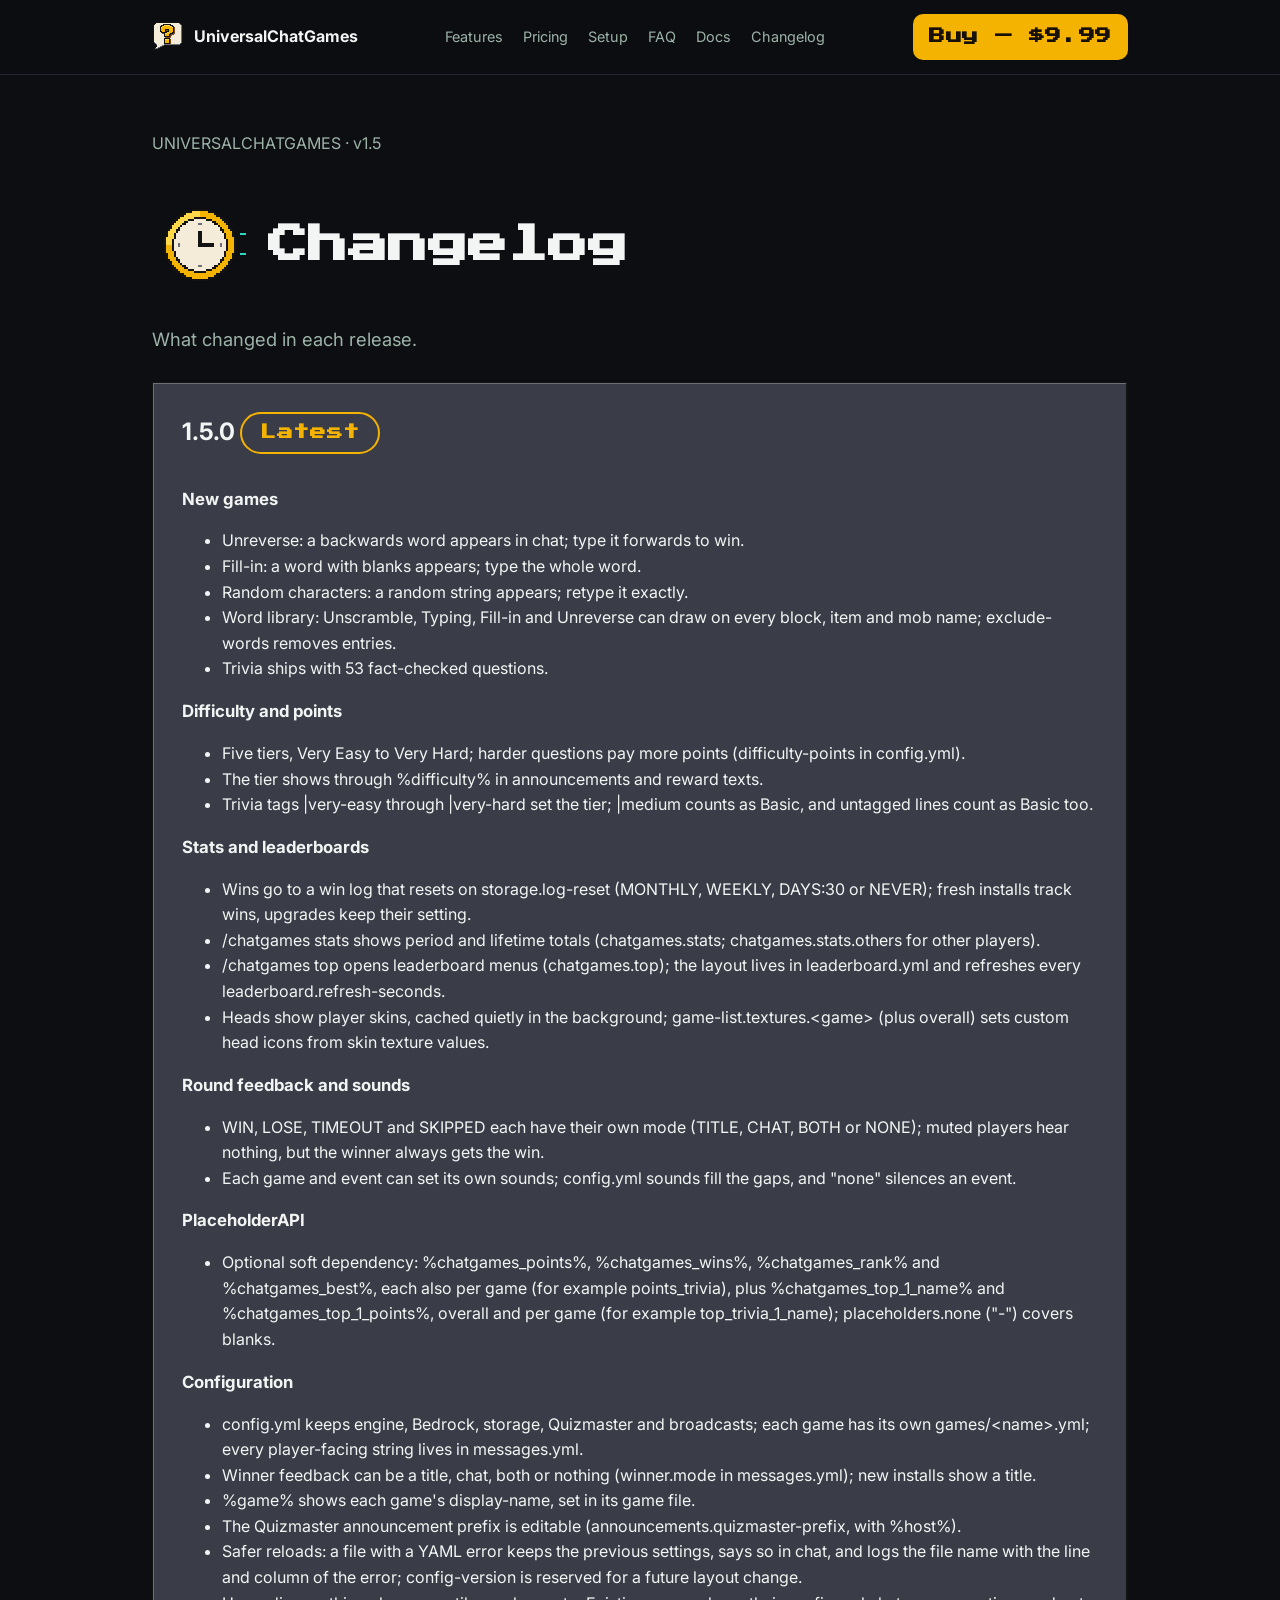
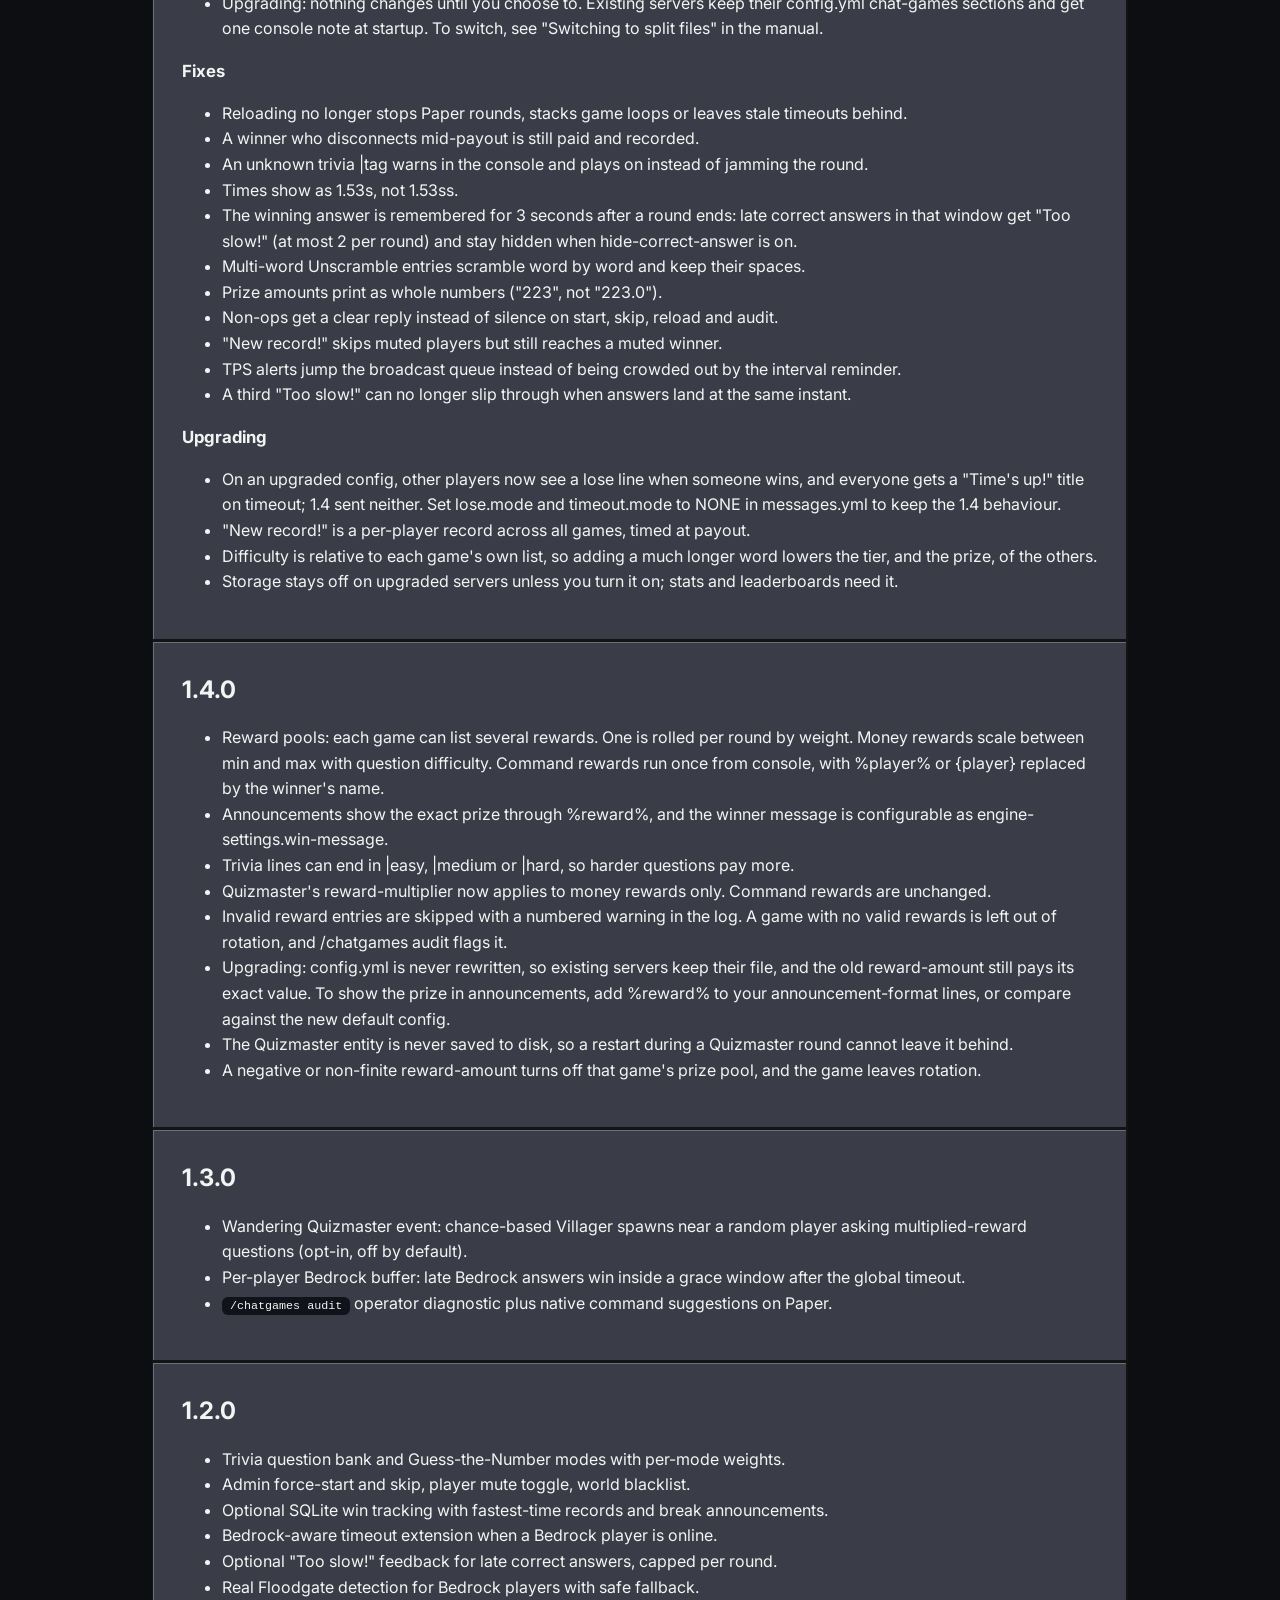
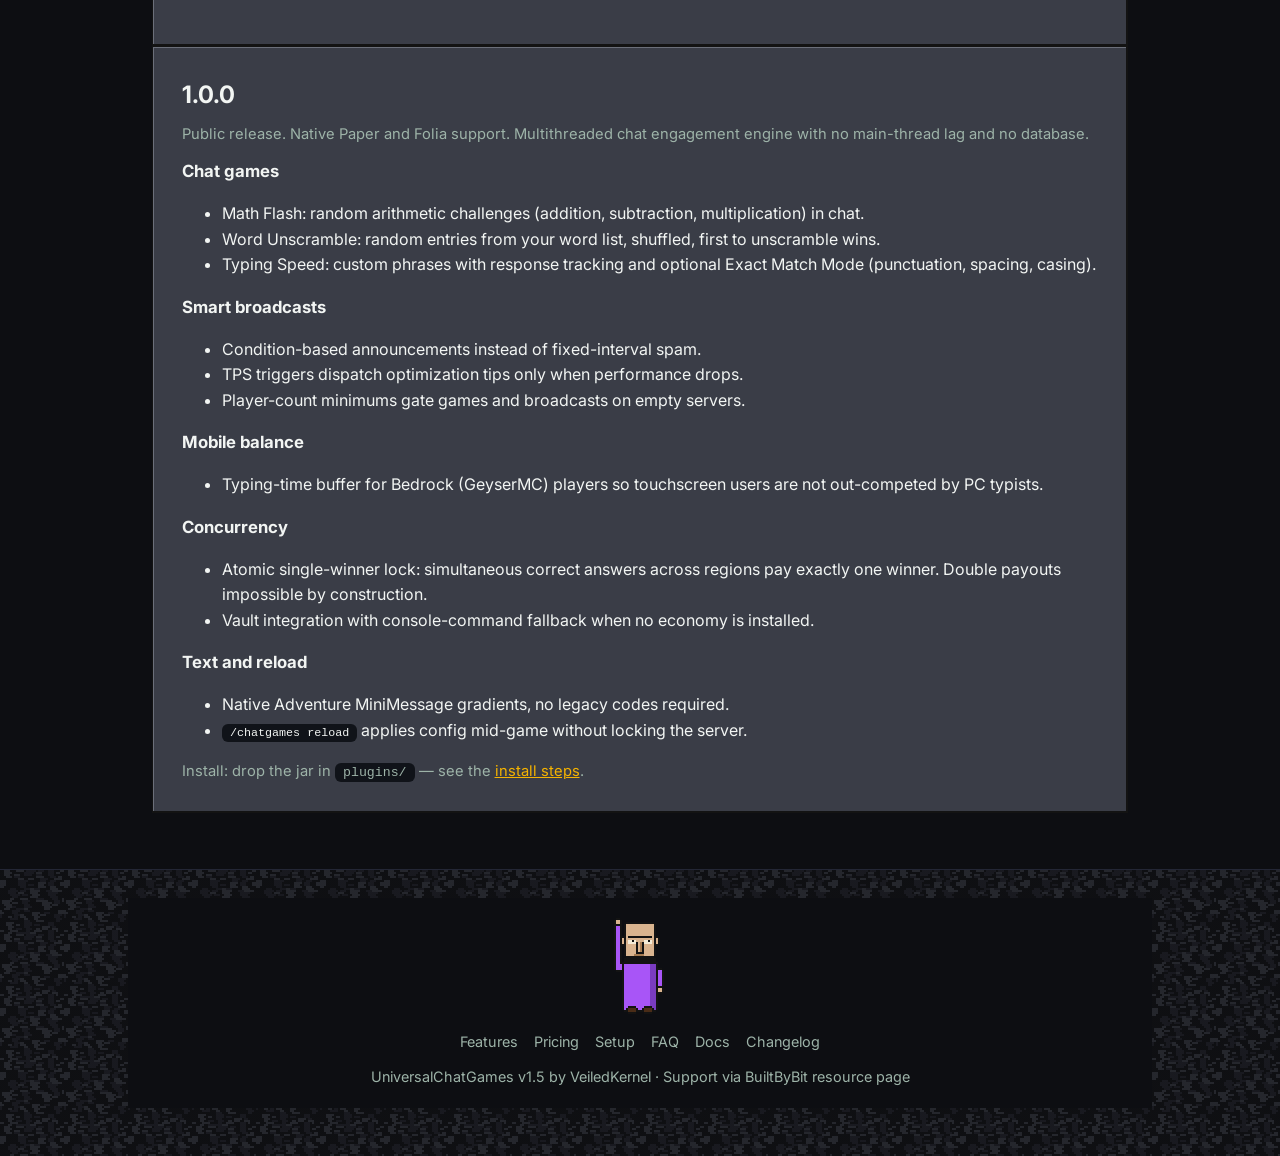
==== commit 4395a845: "fix: canonical and share links point at the Cloudflare site Co-Authored-By: Claude Opus 5.5 <noreply" ====
--- a/changelog.html
+++ b/changelog.html
@@ -5,13 +5,13 @@
 <meta name="viewport" content="width=device-width, initial-scale=1.0">
 <title>Changelog — UniversalChatGames</title>
 <meta name="description" content="Release notes for every UniversalChatGames version.">
-<link rel="canonical" href="https://universalchatgames.netlify.app/changelog.html">
+<link rel="canonical" href="https://universalchatgames.veiledkernel.workers.dev/changelog">
 <meta property="og:type" content="website">
 <meta property="og:site_name" content="UniversalChatGames">
 <meta property="og:title" content="Changelog — UniversalChatGames">
 <meta property="og:description" content="Release notes for every UniversalChatGames version.">
-<meta property="og:url" content="https://universalchatgames.netlify.app/changelog.html">
-<meta property="og:image" content="https://universalchatgames.netlify.app/assets/og-card.png">
+<meta property="og:url" content="https://universalchatgames.veiledkernel.workers.dev/changelog">
+<meta property="og:image" content="https://universalchatgames.veiledkernel.workers.dev/assets/og-card.png">
 <meta property="og:image:width" content="1200">
 <meta property="og:image:height" content="630">
 <meta property="og:image:alt" content="UniversalChatGames: Dead chat kills servers. A pixel-art night scene with the Quizmaster.">
--- a/styles.css
+++ b/styles.css
@@ -260,6 +260,15 @@
 .install-list li::marker { color: var(--amber); }
 /* Link under the home page Setup cards to the full docs Install section. */
 .steps-more { margin: 16px 0 0; }
+/* Section heading picture (FAQ): 64px, stays beside the heading on phones. */
+.section-pic { width: 64px; height: 64px; image-rendering: pixelated; flex-shrink: 0; }
+.page-head.faq-head { gap: 16px; }
+.page-head.faq-head h2 { margin: 0; }
+@media (max-width: 599px) { .page-head.faq-head { flex-direction: row; align-items: center; } }
+/* Docs upgrade note: icon top-aligned at 1x, text in body colour. */
+.note { display: flex; align-items: flex-start; gap: 12px; padding: 16px; background: var(--card); border: 1px solid var(--line); margin: 16px 0 28px; color: var(--ink); }
+.note-icon { width: 32px; height: 32px; image-rendering: pixelated; flex-shrink: 0; }
+.note p { margin: 0; }
 /* Wall torches flanking the price card: same 1s steps(1) cycle as the hero torches. */
 .wall-torch { position: relative; width: 24px; height: 48px; flex-shrink: 0; align-self: flex-start; margin-top: 48px; }
 .wall-torch .wt { position: absolute; inset: 0; width: 24px; height: 48px; image-rendering: pixelated; opacity: 0; animation: skyCycle 1s steps(1) infinite; }
